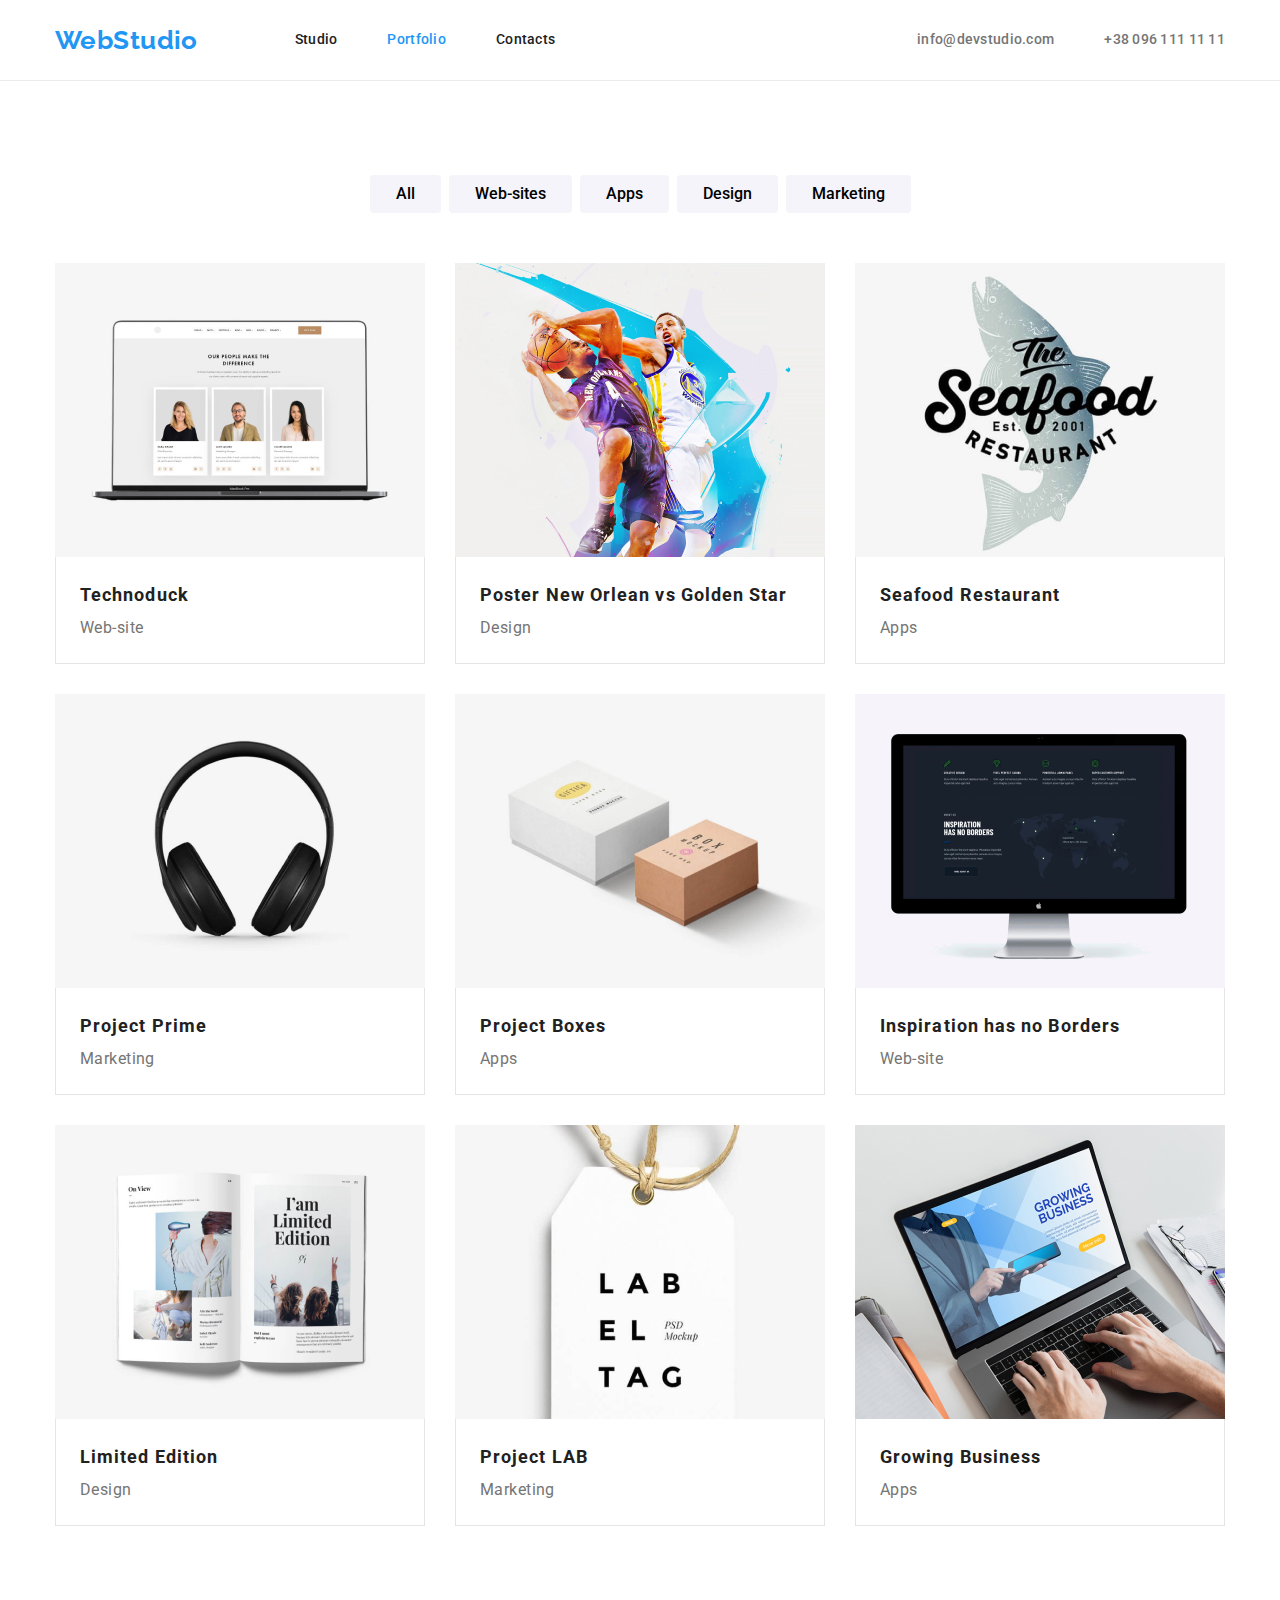
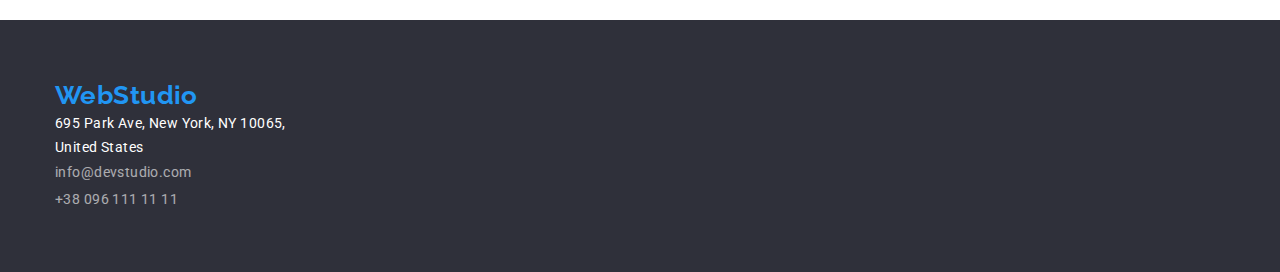
==== portfolio.html @ 82dac579 "update" ====
<!DOCTYPE html>
<html lang="en">
<head>
    <meta charset="UTF-8">
    <meta http-equiv="X-UA-Compatible" content="IE=edge">
    <meta name="viewport" content="width=device-width, initial-scale=1.0">
    <title>Portfolio Web Studio</title>
    <link rel="preconnect" href="https://fonts.googleapis.com">
    <link rel="preconnect" href="https://fonts.gstatic.com" crossorigin>
    <link href="https://fonts.googleapis.com/css2?family=Raleway:wght@700&family=Roboto:wght@400;500;700;900&display=swap" rel="stylesheet"> 
    <link rel="stylesheet" href="node_modules/modern-normalize/modern-normalize.css"> 
    <link rel="stylesheet" href="./css/style.css">
</head>
<body class="conatiner">
    <header class="header">
        <div class="container header-container">
        <nav class="header-navigation">
            <a class="header-logo" href="./index.html">WebStudio</a>
            <ul class="header-list-link">
                <li class="header-item"><a class="header-link" href="./index.html">Studio</a></li>
                <li class="header-item"><a class="header-link current" href="./portfolio.html">Portfolio</a></li>
                <li class="header-item"><a class="header-link" href="#">Contacts</a></li>
            </ul> 
        </nav>
        <ul class="header-list-contact">
            <li class="header-item-contact"><a class="header-item-contact-link" href="mailto:info@devstudio.com">info@devstudio.com</a></li>
            <li class="header-item-contact"><a class="header-item-contact-link" href="tel:380961111111">+38 096 111 11 11</a></li>
        </ul>
        </div>
    </header>
    <main>
        <section class="portfolio">
            <div class="container">
            <ul class="portfolio-filters-list">
                <li class="portfolio-filters-item">
                    <button class="navigation-button" type="button">All</button></li>
                <li class="portfolio-filters-item">
                    <button class="navigation-button" type="button">Web-sites</button></li>
                <li class="portfolio-filters-item">
                    <button class="navigation-button" type="button">Apps</button></li>
                <li class="portfolio-filters-item">
                    <button class="navigation-button" type="button">Design</button></li>
                <li class="portfolio-filters-item">
                    <button class="navigation-button" type="button">Marketing</button></li>
            </ul>
            <ul class="portfolio-list">
                <li class="portfolio-list-item"><img class="portfolio-item-img" src="images/portfolio-images/technoduck.jpg" alt="laptop with 3 pictures" width="370" height="294">
                    <div class="portfolio-description">
                    <h3 class="portfolio-list-header">Technoduck</h3>
                    <p class="portfolio-list-text">Web-site</p>
                    </div>
                </li>
                <li class="portfolio-list-item"><img class="portfolio-item-img" src="images/portfolio-images/poster.jpg" alt="basketball-poster" width="370" height="294">
                    <div class="portfolio-description">
                    <h3 class="portfolio-list-header">Poster New Orlean vs Golden Star</h3>
                    <p class="portfolio-list-text">Design</p>
                    </div>
                </li> 
                <li class="portfolio-list-item"><img class="portfolio-item-img" src="images/portfolio-images/restraurant.jpg" alt="seafood-restaurant-logo" width="370" height="294">
                    <div class="portfolio-description">
                    <h3 class="portfolio-list-header">Seafood Restaurant</h3>
                    <p class="portfolio-list-text">Apps</p>
                    </div>
                </li> 
                <li class="portfolio-list-item"><img class="portfolio-item-img" src="images/portfolio-images/headphones.jpg" alt="headphones" width="370" height="294"> 
                    <div class="portfolio-description">
                    <h3 class="portfolio-list-header">Project Prime</h3>
                    <p class="portfolio-list-text">Marketing</p>
                    </div>
                </li> 
                <li class="portfolio-list-item"><img class="portfolio-item-img" src="images/portfolio-images/boxes.jpg" alt="white-and-brown-box" width="370" height="294">
                    <div class="portfolio-description">
                    <h3 class="portfolio-list-header">Project Boxes</h3>
                    <p class="portfolio-list-text">Apps</p>
                    </div>
                </li> 
                <li class="portfolio-list-item"><img class="portfolio-item-img" src="images/portfolio-images/desktop.jpg" alt="desktop" width="370" height="294"> 
                    <div class="portfolio-description">
                    <h3 class="portfolio-list-header">Inspiration has no Borders</h3>
                    <p class="portfolio-list-text">Web-site</p>
                    </div>
                </li> 
                <li class="portfolio-list-item"><img class="portfolio-item-img" src="images/portfolio-images/magazine.jpg" alt="open-magazine" width="370" height="294"> 
                    <div class="portfolio-description">
                    <h3 class="portfolio-list-header">Limited Edition</h3>
                    <p class="portfolio-list-text">Design</p>
                    </div>
                </li> 
                <li class="portfolio-list-item"><img class="portfolio-item-img" src="images/portfolio-images/tag.jpg" alt="label-tag" width="370" height="294"> 
                    <div class="portfolio-description">
                    <h3 class="portfolio-list-header">Project LAB</h3>
                    <p class="portfolio-list-text">Marketing</p>
                    </div>
                </li> 
                <li class="portfolio-list-item"><img class="portfolio-item-img" src="images/portfolio-images/laptop.jpg" alt="laptop" width="370" height="294"> 
                    <div class="portfolio-description">
                    <h3 class="portfolio-list-header">Growing Business</h3>
                    <p class="portfolio-list-text">Apps</p>
                    </div>
                </li> 
            </ul>
            </div>
        </section>
    </main>
    <footer class="footer">
        <div class="container">
            <a class="footer-logo" href="./index.html">WebStudio</a>
            <address class="footer-address">
               <a class="footer-location" href="https://goo.gl/maps/39EHeSABdAvS7GECA" target="_blank">695 Park Ave, New York, NY 10065,<br> United States</a>
                <ul class="footer-list-contact">
                    <li class="footer-item"><a class="footer-item-link" href="mailto:info@devstudio.com">info@devstudio.com</a></li>
                    <li class="footer-item"><a class="footer-item-link" href="tel:380961111111">+38 096 111 11 11</a></li>
                </ul>
            </address>
            </div>
    </footer>
</body>
</html>
---- css/style.css ----
:root{
    --primary-title-color:#212121;
    --accent-color:#2196F3;
    --primary-text-color:#757575;
    --white-color:#FFFFFF;
    --black-color: #000000;
    --backgroud-color:#2F303A;
    --hero-hover-color:#00008b;
    --background-button-color:#F5F4FA;
    --portfolio-background-color: #E5E5E5;
    --card-gap: 30px;
}

p, h1, h2, h3, h4, h5, h6{
    margin-top: 0;
    margin-bottom: 0;
}

ul{
    list-style: none;
    margin-top: 0;
    margin-bottom: 0;
    padding-left: 0;
}

*,
*::before,
*::after {
  box-sizing: border-box;
}

a{
    text-decoration: none;
}

body{
    font-family: Roboto, sans-serif;
    color: var(--primary-text-color);
    font-style: normal;
    font-weight: 400;
    font-size: 14px;
    line-height: calc(24/14);
    letter-spacing: 0.03em;
    margin: 0;
}

img{
    display: block;
    max-width: 100%;
    height:auto;
}

.container{
    width: 1200px;
    padding-left: 15px;
    padding-right: 15px;
    margin: 0 auto;
}

/*HEADER*/

.header{
    background:var(--white-color);
    border-bottom: 1px solid #ECECEC;
}

.header-container{
    display: flex;
}

.header-navigation{
    display: flex;
    align-items: center;
}

.header-logo{
    color:var(--accent-color);
    font-weight:700;
    font-size: 26px;
    line-height: 1.19;
    font-family: Raleway;    
    margin-right: 97px;
}

.header-list-link{
    display:flex;    
}

.header-item:not(:last-child){
    margin-right: 50px;
}

.header-link{
    color:var(--primary-title-color);
    font-weight: 500;
    font-size: 14px;
    line-height: 1.14;
    letter-spacing: 0.02em;
    padding-top:32px;
    padding-bottom:32px;    
    display:block;
}

.header-link:hover,
.header-link:focus{
    color:var(--accent-color)
}

.current{
    color:var(--accent-color)
}

.header-list-contact{
    display:flex;
    margin-left: auto;    
}

.header-item-contact:not(:last-child){
    margin-right: 50px;
}

.header-item-contact-link{
    color:var(--primary-text-color);
    font-weight: 500;
    font-size: 14px;
    line-height: 1.14;
    letter-spacing: 0.02em;
    padding-top: 32px;
    padding-bottom: 32px;    
    display: block;
}

.header-item-contact-link:hover,
.header-item-contact-link:focus{
    color:var(--accent-color)
}

/*Hero*/


    
.hero-section{
    background-color: var(--backgroud-color);
    padding-top: 200px;
    padding-bottom: 200px;
}

.hero-container{
    display: flex;
    justify-content: center;
    align-items: center;
    flex-direction: column;   
}

.hero-title{
    text-align: center;
    letter-spacing: 0.06em;
    font-weight: 900;
    font-size: 44px;
    line-height: 1.36;
    color: var(--white-color);
    width: 696px;
    margin-bottom: 30px;
}

.hero-button{
    font-family: Roboto;
    font-weight: 700;
    font-size: 16px;
    line-height: 1.87;
    letter-spacing: 0.06em;
    color:var(--white-color);
    cursor: pointer;
    padding: 10px 20px;
    background-color: var(--accent-color);
    box-shadow: 0px 4px 4px rgba(0, 0, 0, 0.15);
    border-radius: 4px;
    border: none;
}

.hero-button:hover,
.hero-button:focus{
    background-color:var(--hero-hover-color);
}

/*FEATURES*/

.features{
    padding-top: 94px;
    padding-bottom: 94px;   
}

.features-title{
    position: absolute;
    width: 1px;
    height: 1px;
    margin: -1px;
    border: 0;
    padding: 0;
    white-space: nowrap;
    clip-path: inset(100%);
    clip: rect(0 0 0 0);
    overflow: hidden;
}

.features-list{
    display: flex;
    flex-wrap: wrap;      
}

.features-item{
    width: 270px;
}

.features-item:not(:last-child){
    margin-right: 30px;
}

.features-item-title{
    font-weight: 700;
    font-size: 14px;
    line-height: 1.14;
    color:var(--primary-title-color);
    margin-bottom: 10px;
}

.features-item-text{
    font-size: 14px;
    line-height: 1.71;
}

/*JOB*/

.job{
    padding-bottom: 94px;
}

.job-title{
    font-weight: 700;
    font-size: 36px;
    line-height: 1.16;
    color: var(--primary-title-color);
    text-align: center;
    margin-bottom: 50px;
}

.job-list{
    display: flex;
}

.job-item:not(:last-child){
    margin-right: 30px;
}

/*TEAM*/

.team{
    background: #F5F4FA;    
    padding-top:94px;
    padding-bottom: 94px;
}

.team-title{
    font-weight: 700;
    font-size: 36px;
    line-height: 1.16;
    color: var(--primary-title-color);
    text-align: center;
    margin-bottom: 50px;
}

.team-list{
    display: flex;
    justify-content: center;
}

.team-item{
    width: 270px;
    box-shadow: 0px 1px 3px rgba(0, 0, 0, 0.12), 0px 1px 1px rgba(0, 0, 0, 0.14), 0px 2px 1px rgba(0, 0, 0, 0.2);
    border-radius: 0px 0px 4px 4px;
}

.team-item:not(:last-child){
    margin-right:30px;
}

.team-description{
    padding-top: 30px;
    padding-bottom: 30px;
    text-align: center;
    background-color: var(--white-color);
}

.team-item-name{
    font-weight: 500;
    font-size: 16px;
    line-height: 1.18;
    color: var(--primary-title-color);
    margin-bottom: 10px;
}

.team-item-description{
    font-size: 16px;
    line-height: 1.18;   
}

/*Customers*/

.customers{
    padding-top:94px;
    padding-bottom: 94px;
}

.customer-title{
    font-weight: 700;
    font-size: 36px;
    line-height: 1.16;
    color: var(--primary-title-color);
    text-align: center;
    margin-bottom: 50px;
}

/*PORTFOLIO*/

.portfolio{
    padding-bottom: 94px;
    padding-top: 94px;
}

.navigation-button{
    font-family: Roboto;
    font-weight: 500;
    font-size: 16px;
    line-height: 1.62;
    text-align: center;
    color:var(--black-color);
    cursor: pointer;
    background: var(--background-button-color);   
    padding: 6px 26px;
    border-style: none;
    border-radius: 4px;
    
    
}
.navigation-button:hover,
.navigation-button:focus{
    background-color: var(--accent-color);
    color:var(--white-color);
    box-shadow: 0px 4px 4px rgba(0, 0, 0, 0.25);
}

.portfolio-filters-list{
    display: flex;
    justify-content: center;
    margin-bottom: 50px;
}

.portfolio-list{
     display: flex;
     flex-wrap: wrap;
     margin-top: calc(-1 * var(--card-gap));
     margin-left: calc(-1 * var(--card-gap));   
}

.portfolio-filters-item:not(:last-child){
    margin-right: 8px;
}

.portfolio-list-item{
    flex-basis: calc(100%/3 - var(--card-gap));
    margin-left: var(--card-gap);
    margin-top: var(--card-gap);   
}

.portfolio-description{
    border-bottom: 1px solid #E5E5E5;  
    border-left:1px solid #E5E5E5; 
    border-right: 1px solid #E5E5E5;
    padding-top: 20px;
    padding-bottom: 20px;
    padding-right: 24px;
    padding-left: 24px;
}

.portfolio-list-header{
    font-weight: 700;
    font-size: 18px;
    line-height: 2;
    letter-spacing: 0.06em;
    color: var(--primary-title-color);    
}

.portfolio-list-text{
    font-size: 16px;
    line-height: 1.87;
}

/*FOOTER*/

.footer{
    background-color:var(--backgroud-color);
    padding-top: 60px;
    padding-bottom: 60px;
}

.footer-logo{
    font-weight: 700;
    font-size: 26px;
    font-family: Raleway;
    color:  var(--accent-color);
    line-height: 1.19;
    margin-bottom: 9px;
}

.footer-location{
    font-size: 14px;
    line-height: 1.71;
    text-decoration: none;
    font-style: normal;
    color: var(--white-color);
    margin-bottom: 2px;
}

.footer-location:hover,
.footer-location:hover{
    color: var(--accent-color);
}

.footer-item:not(:last-child){
    margin-bottom: 2px;
}

.footer-item-link{
    font-size: 14px;
    color: var(--white-color);
    opacity: .6;
    line-height: 1.71;
    text-decoration: none;
    font-style: normal;
}

.footer-item-link:hover,
.footer-item-link:focus{
    color: var(--accent-color);
}
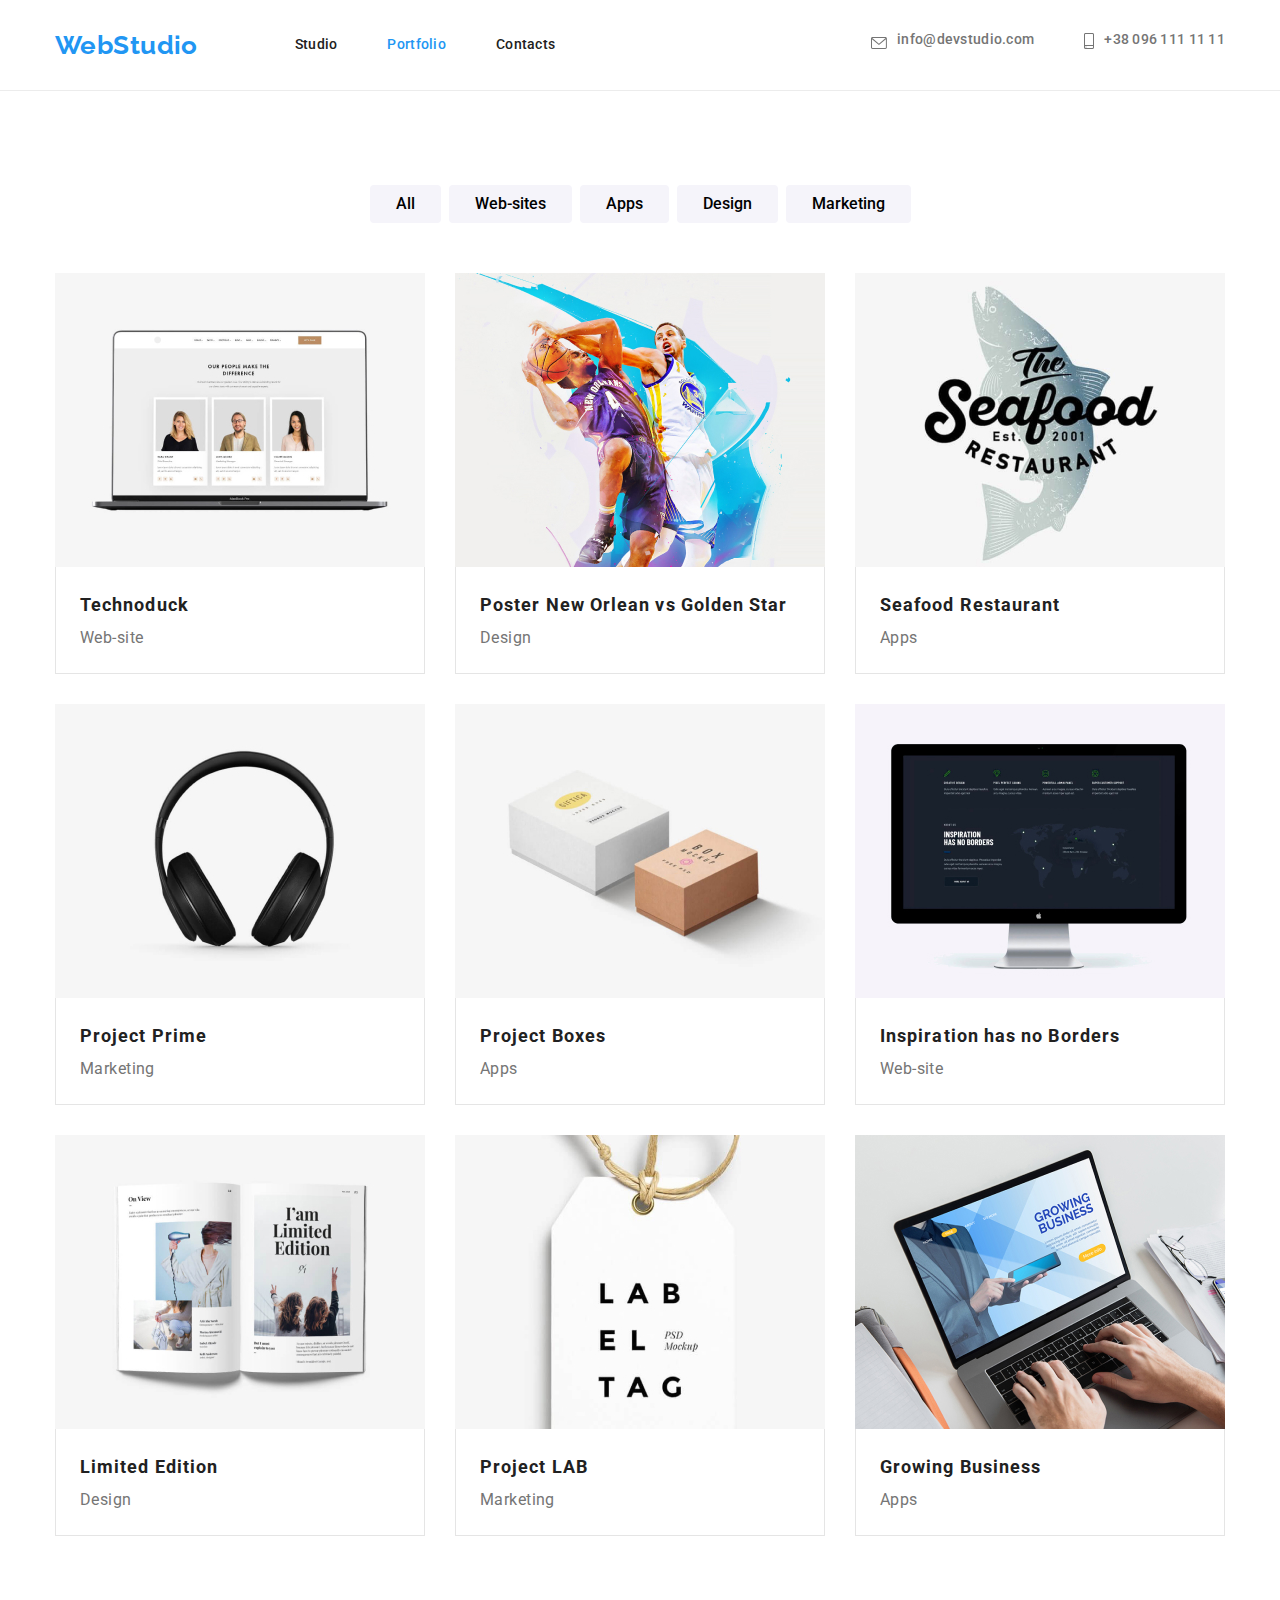
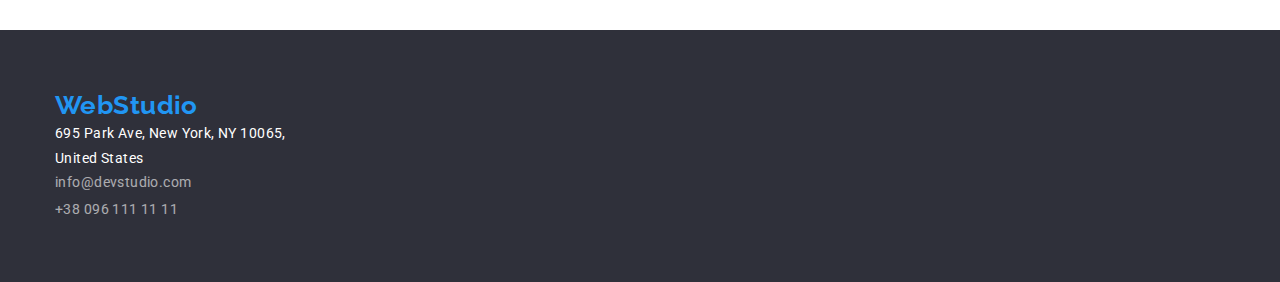
==== commit 19e1db0e: "update" ====
--- a/portfolio.html
+++ b/portfolio.html
@@ -22,9 +22,15 @@
                 <li class="header-item"><a class="header-link" href="#">Contacts</a></li>
             </ul> 
         </nav>
-        <ul class="header-list-contact">
+        <ul class="header-list-contact">  
+            <li class="header-image-contact"> <svg class="header-item-img" width="16px" height="12px">
+                <use href="images\sprite.svg#icon-envelope"></use>
+            </svg></li>
             <li class="header-item-contact"><a class="header-item-contact-link" href="mailto:info@devstudio.com">info@devstudio.com</a></li>
-            <li class="header-item-contact"><a class="header-item-contact-link" href="tel:380961111111">+38 096 111 11 11</a></li>
+            <li class="header-image-contact"> <svg class="header-item-img" width="10px" height="16px">
+                <use href="images\sprite.svg#icon-smartphone"></use>
+            </svg></li>
+            <li class="header-item-contact"><a class="header-item-contact-link"  href="tel:380961111111">+38 096 111 11 11</a></li>
         </ul>
         </div>
     </header>
--- a/css/style.css
+++ b/css/style.css
@@ -119,6 +119,12 @@
     margin-right: 50px;
 }
 
+.header-image-contact{
+    margin-right: 10px;
+    padding-top: 32px;
+    padding-bottom: 34px;
+}
+
 .header-item-contact-link{
     color:var(--primary-text-color);
     font-weight: 500;
@@ -143,6 +149,13 @@
     background-color: var(--backgroud-color);
     padding-top: 200px;
     padding-bottom: 200px;
+    background-image: linear-gradient(
+        rgba(47, 48, 58, 0.4),
+        rgba(47, 48, 58, 0.4)
+        ), url(../images/home-page-images/hero-background.jpg);
+        background-repeat: no-repeat;
+        background-position: center;
+        background-size: cover;
 }
 
 .hero-container{
@@ -212,8 +225,18 @@
     width: 270px;
 }
 
+
 .features-item:not(:last-child){
     margin-right: 30px;
+}
+.features-image{
+    width: 270px;
+    height: 120px;
+    background: #F5F4FA;
+    border-radius: 4px;
+    margin-bottom: 30px;
+    padding-bottom: 25px;
+    padding-top: 25px;
 }
 
 .features-item-title{
@@ -301,7 +324,16 @@
 
 .team-item-description{
     font-size: 16px;
-    line-height: 1.18;   
+    line-height: 1.18;  
+    margin-bottom: 16px; 
+}
+
+.team-social-media:hover,
+.team-social-media:focus{
+    fill: #2196F3;
+}
+.team-social-media{
+    margin-right: 10px;
 }
 
 /*Customers*/
@@ -319,6 +351,31 @@
     text-align: center;
     margin-bottom: 50px;
 }
+
+.customer-title-list{
+    display: flex;
+    
+}
+
+
+
+.customer-title-list-box:not(:last-child){
+    margin-right: 30px;
+}
+.customer-title-list-item{
+    width:170px;
+    height: 92px;
+    border: 1px solid #AFB1B8;
+    border-radius: 4px;
+    padding-top: 25px;
+    padding-bottom: 25px;
+}
+
+.customer-title-list-box:hover,
+.customer-title-list-box:focus{
+    fill:#2196F3;
+}
+
 
 /*PORTFOLIO*/
 
@@ -366,6 +423,11 @@
     margin-right: 8px;
 }
 
+.portfolio-list-item:hover,
+.porfolio-list-item:focus{
+    box-shadow: 0px 1px 1px rgba(0, 0, 0, 0.12), 0px 4px 4px rgba(0, 0, 0, 0.06), 1px 4px 6px rgba(0, 0, 0, 0.16);
+}
+
 .portfolio-list-item{
     flex-basis: calc(100%/3 - var(--card-gap));
     margin-left: var(--card-gap);
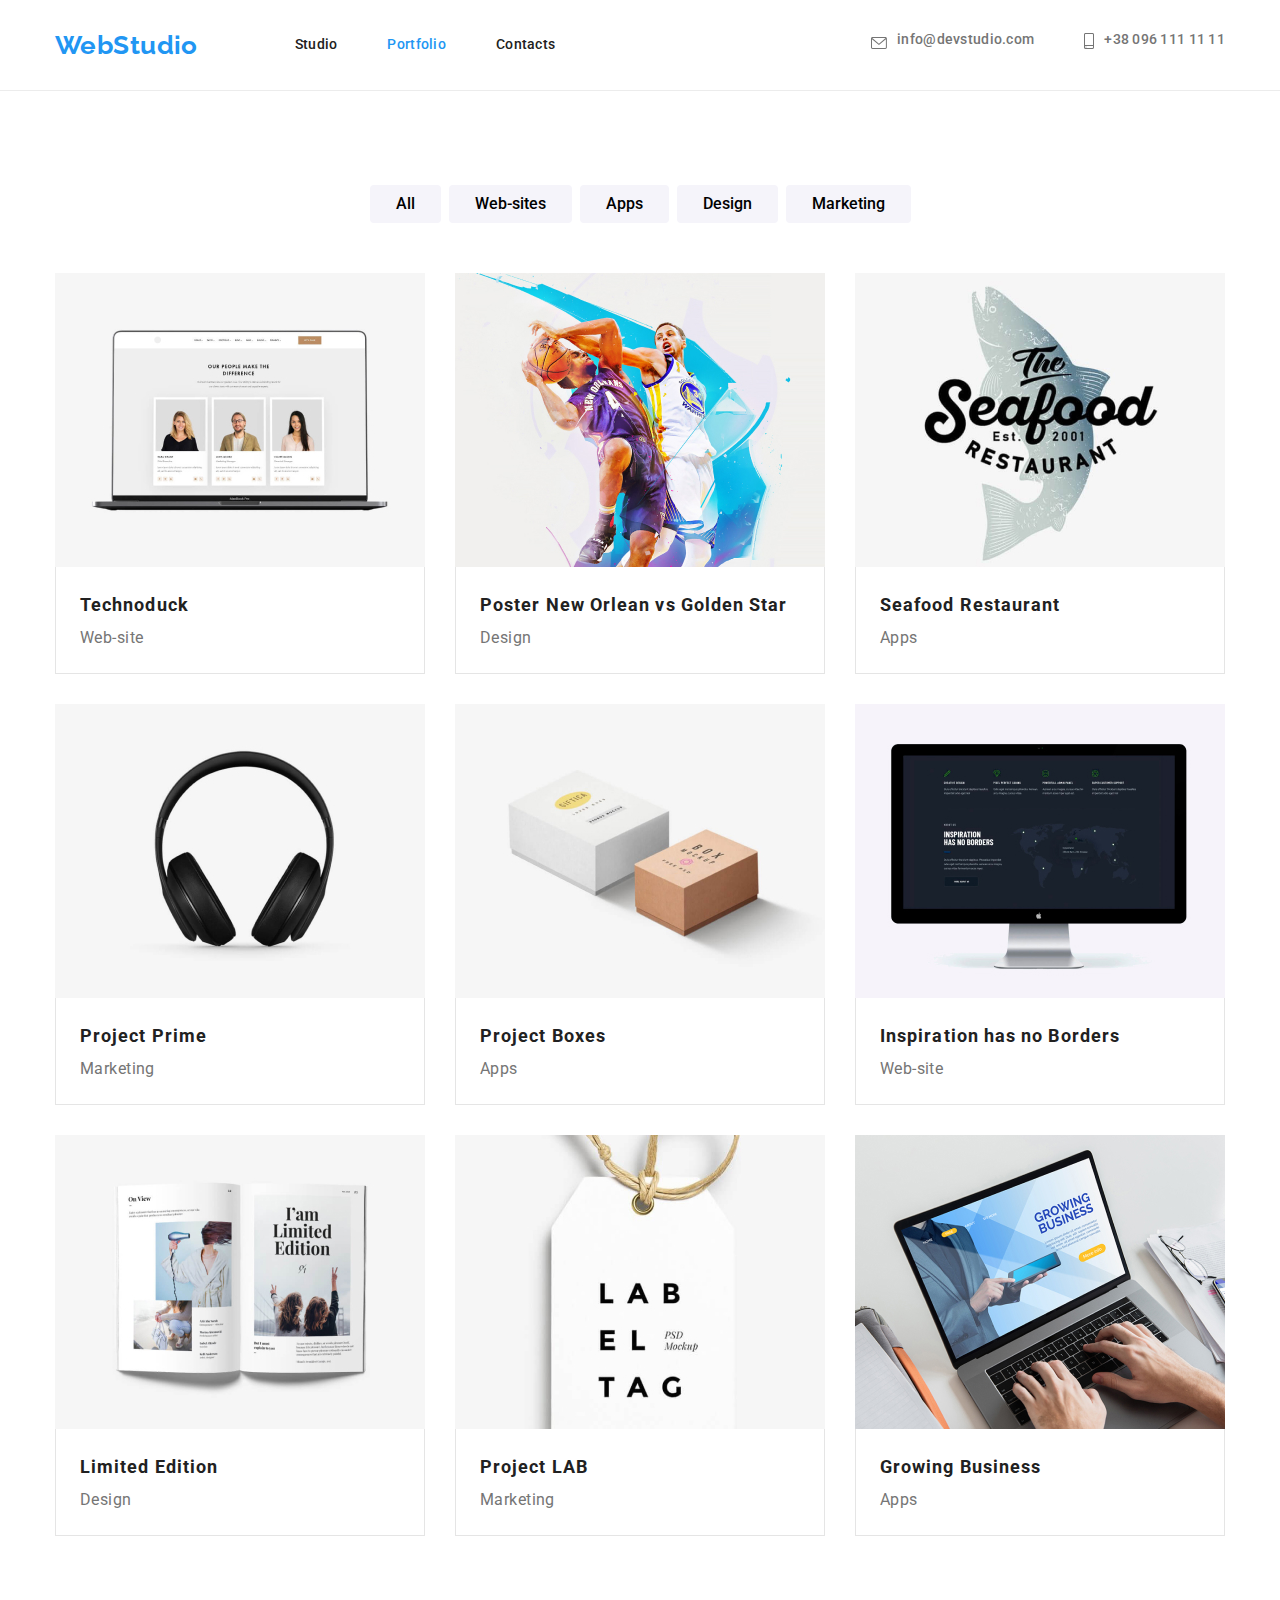
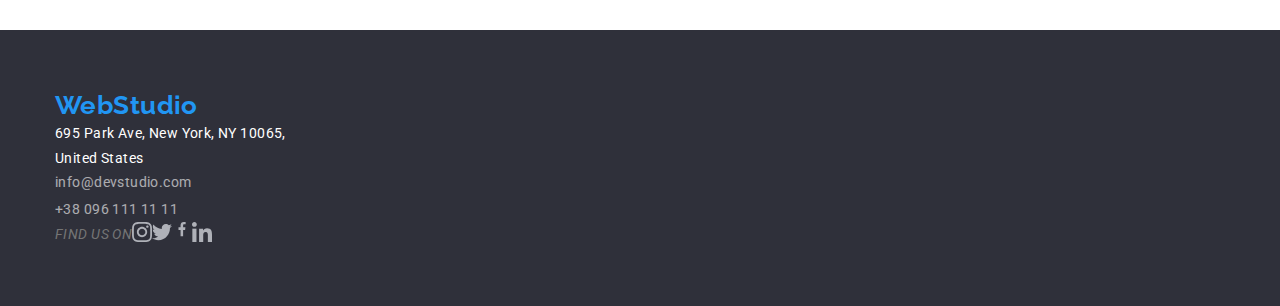
==== commit 7ec511d7: "update" ====
--- a/portfolio.html
+++ b/portfolio.html
@@ -117,6 +117,21 @@
                     <li class="footer-item"><a class="footer-item-link" href="mailto:info@devstudio.com">info@devstudio.com</a></li>
                     <li class="footer-item"><a class="footer-item-link" href="tel:380961111111">+38 096 111 11 11</a></li>
                 </ul>
+                <ul class="footer-social-media">
+                    <p class="footer-social-media-title">FIND US ON</p>
+                <svg class="footer-social-media-img" width="20px" height="20px">
+                    <use href="images/sprite.svg#icon-instagram"></use>"
+                </svg>
+                <svg class="footer-social-media-img" width="20px" height="20px">
+                    <use href="images/sprite.svg#icon-twitter"></use>"
+                </svg>
+                <svg class="footer-social-media-img" width="20px" height="20px">
+                    <use href="images/sprite.svg#icon-facebook"></use>"
+                </svg>
+                <svg class="footer-social-media-img" width="20px" height="20px">
+                    <use href="images/sprite.svg#icon-linkedin"></use>"
+                </svg>
+                </ul>
             </address>
             </div>
     </footer>
--- a/css/style.css
+++ b/css/style.css
@@ -504,4 +504,11 @@
 .footer-item-link:hover,
 .footer-item-link:focus{
     color: var(--accent-color);
-}+}
+
+.footer-social-media{
+    display: flex;
+    flex-direction: row;
+    flex-wrap: wrap;
+
+}
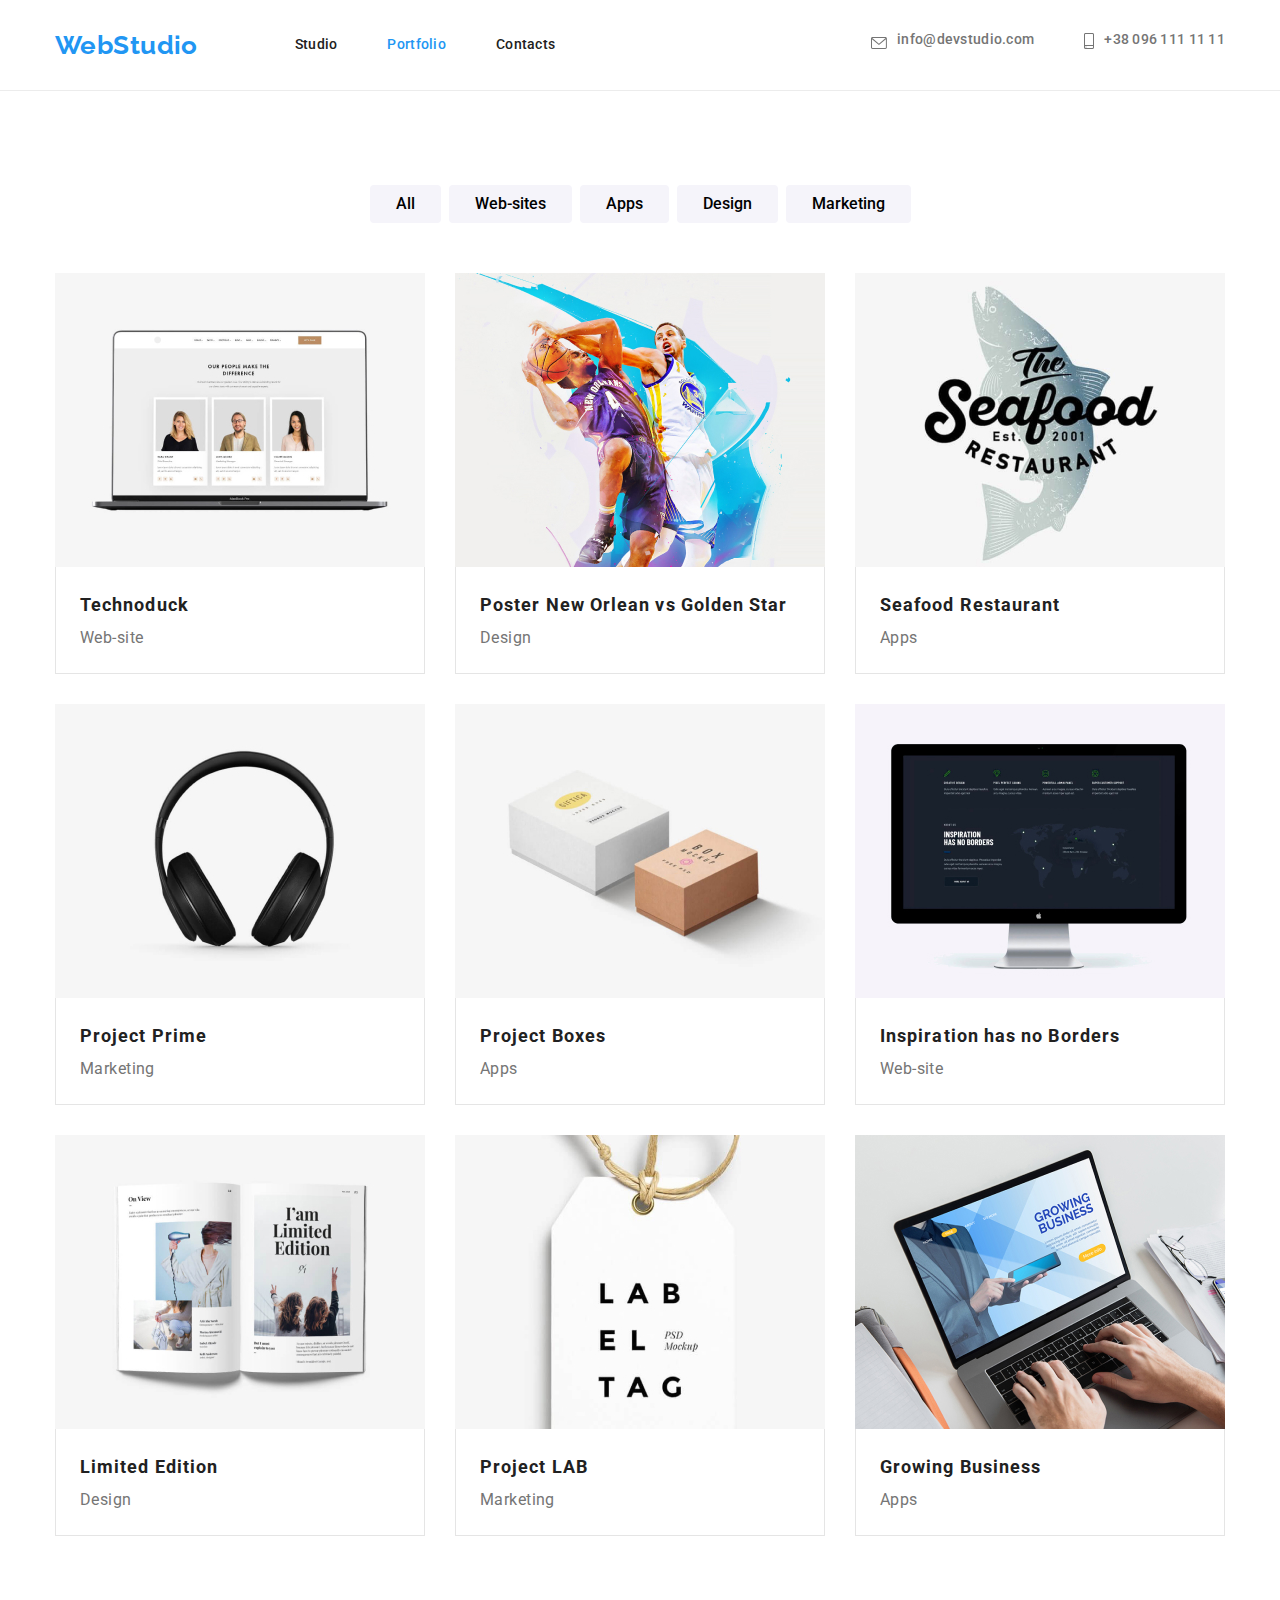
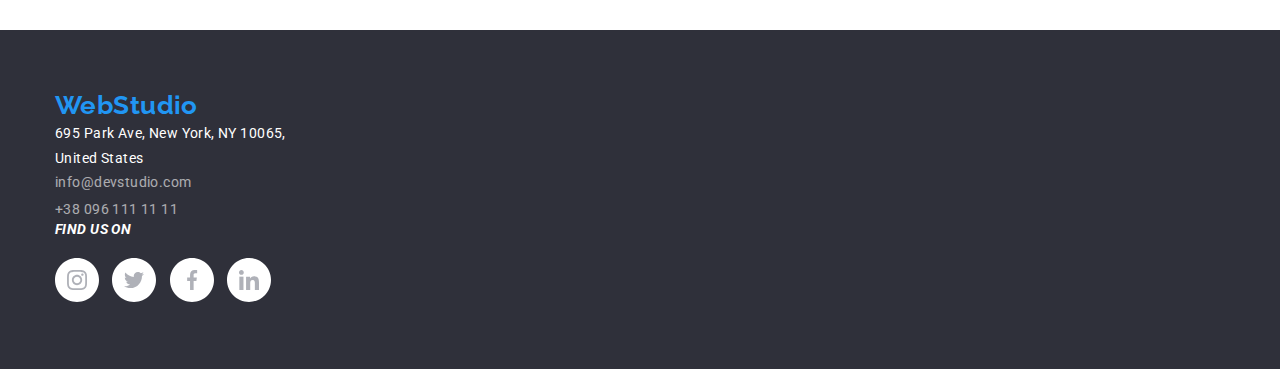
==== commit 34ab1f71: "update" ====
--- a/portfolio.html
+++ b/portfolio.html
@@ -118,19 +118,21 @@
                     <li class="footer-item"><a class="footer-item-link" href="tel:380961111111">+38 096 111 11 11</a></li>
                 </ul>
                 <ul class="footer-social-media">
-                    <p class="footer-social-media-title">FIND US ON</p>
-                <svg class="footer-social-media-img" width="20px" height="20px">
-                    <use href="images/sprite.svg#icon-instagram"></use>"
-                </svg>
-                <svg class="footer-social-media-img" width="20px" height="20px">
-                    <use href="images/sprite.svg#icon-twitter"></use>"
-                </svg>
-                <svg class="footer-social-media-img" width="20px" height="20px">
-                    <use href="images/sprite.svg#icon-facebook"></use>"
-                </svg>
-                <svg class="footer-social-media-img" width="20px" height="20px">
-                    <use href="images/sprite.svg#icon-linkedin"></use>"
-                </svg>
+                    <li>
+                        <p class="footer-social-media-title">FIND US ON</p>
+                    <svg class="footer-social-media-img" width="44px" height="44px">
+                        <use href="images/sprite.svg#icon-instagram"></use>"
+                    </svg>
+                    <svg class="footer-social-media-img" width="44px" height="44px">
+                        <use href="images/sprite.svg#icon-twitter"></use>"
+                    </svg>
+                    <svg class="footer-social-media-img" width="44px" height="44px">
+                        <use href="images/sprite.svg#icon-facebook"></use>"
+                    </svg>
+                    <svg class="footer-social-media-img" width="44px" height="44px">
+                        <use href="images/sprite.svg#icon-linkedin"></use>"
+                    </svg>
+                    </li>
                 </ul>
             </address>
             </div>
--- a/css/style.css
+++ b/css/style.css
@@ -505,10 +505,21 @@
 .footer-item-link:focus{
     color: var(--accent-color);
 }
+.footer-social-media-title{
+    font-size: 14px;
+    line-height: 1.14;
+    font-weight: 700;
+    font-family: Roboto;
+    color: #FFFFFF;
+    margin-bottom: 20px;
+    
+}
 
 .footer-social-media{
     display: flex;
     flex-direction: row;
-    flex-wrap: wrap;
-
-}
+}
+
+.footer-social-media-img{
+    margin-right: 10px;
+  }
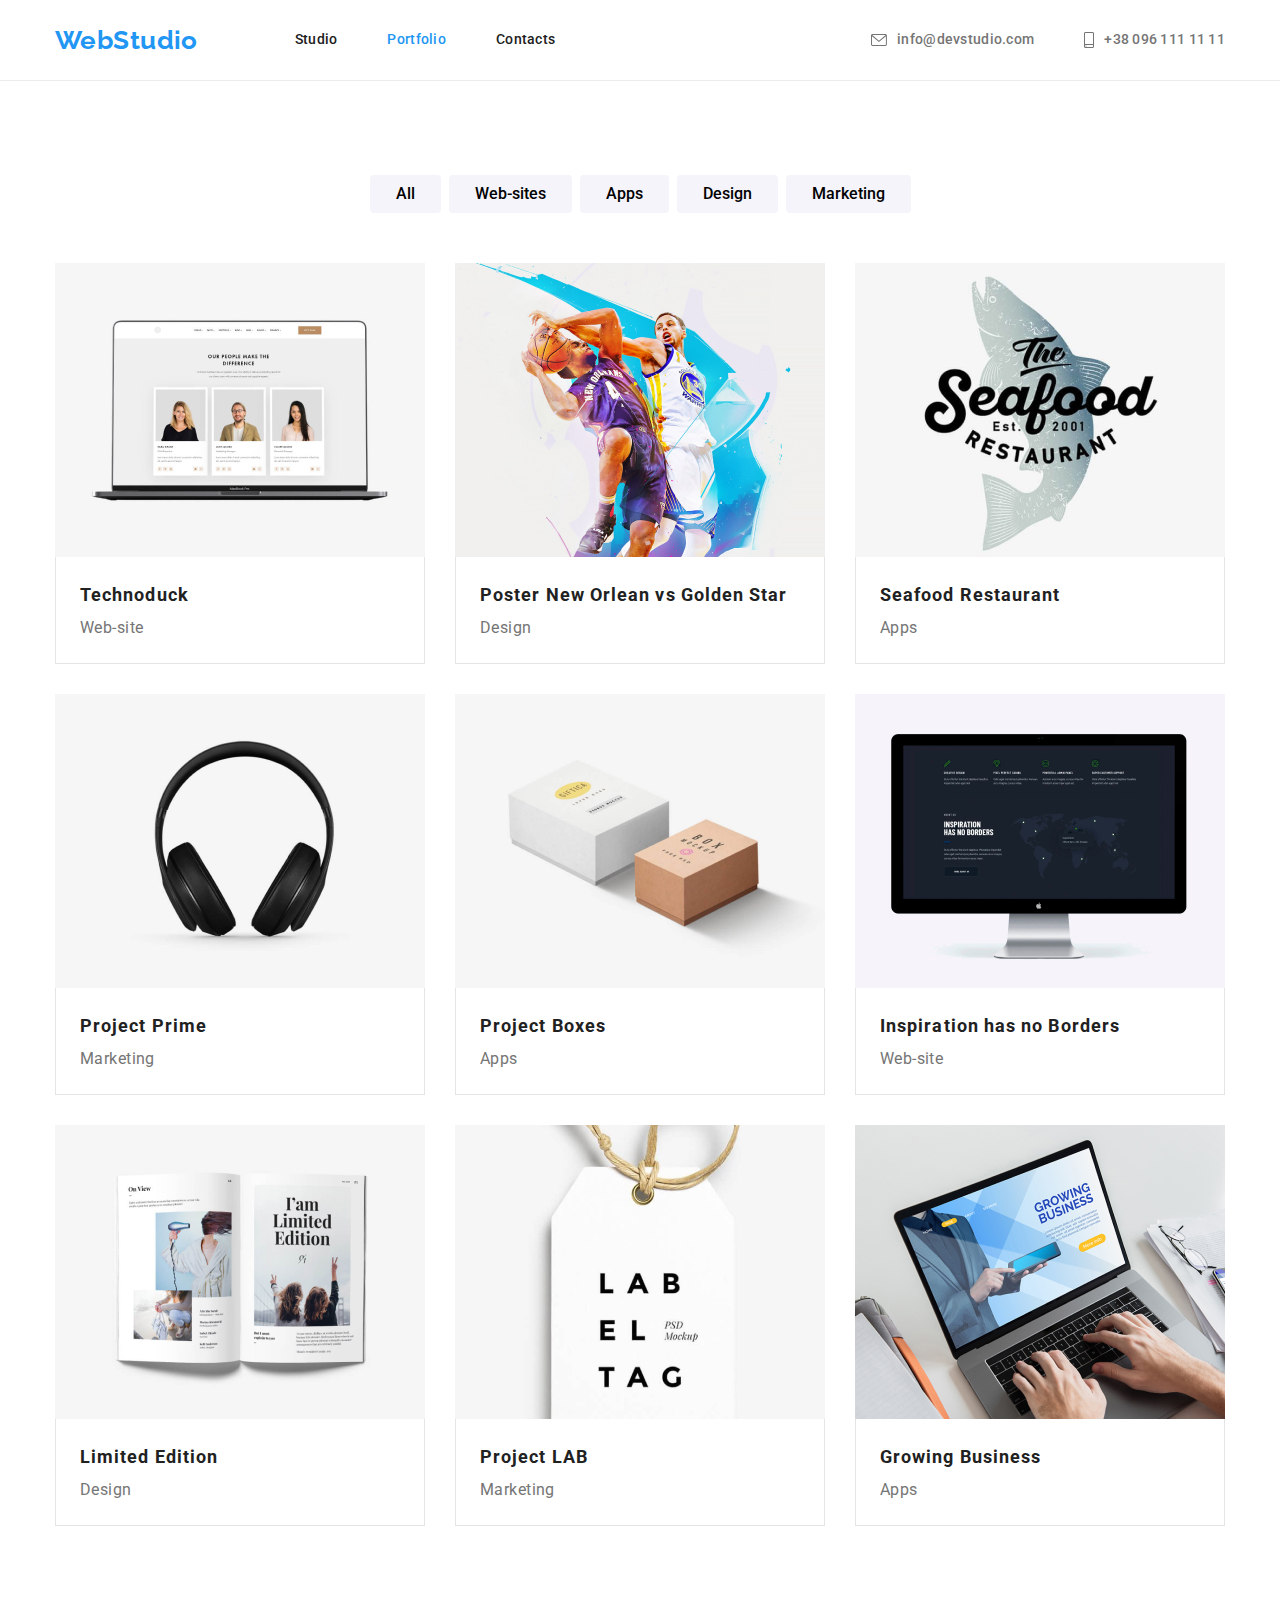
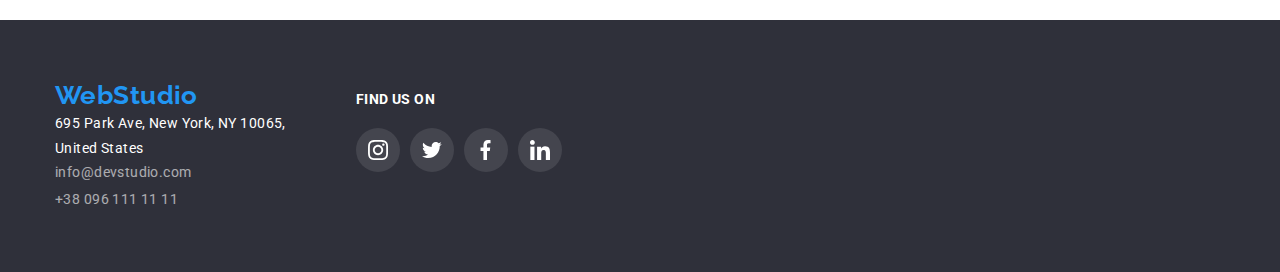
==== commit afcdc1b5: "update" ====
--- a/portfolio.html
+++ b/portfolio.html
@@ -23,14 +23,22 @@
             </ul> 
         </nav>
         <ul class="header-list-contact">  
-            <li class="header-image-contact"> <svg class="header-item-img" width="16px" height="12px">
-                <use href="images\sprite.svg#icon-envelope"></use>
-            </svg></li>
-            <li class="header-item-contact"><a class="header-item-contact-link" href="mailto:info@devstudio.com">info@devstudio.com</a></li>
-            <li class="header-image-contact"> <svg class="header-item-img" width="10px" height="16px">
-                <use href="images\sprite.svg#icon-smartphone"></use>
-            </svg></li>
-            <li class="header-item-contact"><a class="header-item-contact-link"  href="tel:380961111111">+38 096 111 11 11</a></li>
+            <li class="header-item-contact">
+                <a class="header-item-contact-link" href="mailto:info@devstudio.com">
+                    <svg class="header-item-contact-icon" width="16px" height="12px">
+                        <use href="images\sprite.svg#icon-envelope"></use>
+                    </svg>
+                    info@devstudio.com
+                </a>
+            </li>           
+            <li class="header-item-contact">
+                <a class="header-item-contact-link"  href="tel:380961111111">
+                    <svg class="header-item-contact-icon" width="10px" height="16px">
+                        <use href="images\sprite.svg#icon-smartphone"></use>
+                    </svg>
+                    +38 096 111 11 11
+                </a>
+            </li>
         </ul>
         </div>
     </header>
@@ -109,33 +117,51 @@
         </section>
     </main>
     <footer class="footer">
-        <div class="container">
-            <a class="footer-logo" href="./index.html">WebStudio</a>
-            <address class="footer-address">
-               <a class="footer-location" href="https://goo.gl/maps/39EHeSABdAvS7GECA" target="_blank">695 Park Ave, New York, NY 10065,<br> United States</a>
-                <ul class="footer-list-contact">
-                    <li class="footer-item"><a class="footer-item-link" href="mailto:info@devstudio.com">info@devstudio.com</a></li>
-                    <li class="footer-item"><a class="footer-item-link" href="tel:380961111111">+38 096 111 11 11</a></li>
+        <div class="container footer-container">
+            <div class="footer-left">
+        <a class="footer-logo" href="./index.html">WebStudio</a>
+        <address class="footer-address">
+           <a class="footer-location" href="https://goo.gl/maps/39EHeSABdAvS7GECA" target="_blank">695 Park Ave, New York, NY 10065,<br> United States</a>
+            <ul class="footer-list-contact">
+                <li class="footer-item"><a class="footer-item-link" href="mailto:info@devstudio.com">info@devstudio.com</a></li>
+                <li class="footer-item"><a class="footer-item-link" href="tel:380961111111">+38 096 111 11 11</a></li>
+            </ul>
+        </address>
+        </div>
+        <div class="footer-middle">
+            <h3 class="footer-middle-title"> FIND US ON</h3>
+            <ul class="footer-social-media">                
+                        <li class="footer-socials-item">
+                            <a class="footer-socials-link" href="#">
+                                <svg class="footer-socials-link-icon" width="20px" height="20px">
+                                    <use href="images/sprite.svg#icon-instagram-footer"></use>
+                                </svg>
+                            </a>
+                        </li>
+                        <li class="footer-socials-item">
+                            <a class="footer-socials-link" href="#">
+                                <svg class="footer-socials-link-icon" width="20px" height="20px">
+                                    <use href="images/sprite.svg#icon-twitter-footer"></use>
+                                </svg>
+                            </a>
+                        </li>
+                        <li class="footer-socials-item">
+                            <a class="footer-socials-link" href="#">
+                                <svg class="footer-socials-link-icon" width="20px" height="20px">
+                                    <use href="images/sprite.svg#icon-facebook-footer"></use>
+                                </svg>
+                            </a>
+                        </li>
+                        <li class="footer-socials-item">
+                            <a class="footer-socials-link" href="#">
+                                <svg class="footer-socials-link-icon" width="20px" height="20px">
+                                    <use href="images/sprite.svg#icon-linkedin-footer"></use>
+                                </svg>
+                            </a>
+                        </li>
                 </ul>
-                <ul class="footer-social-media">
-                    <li>
-                        <p class="footer-social-media-title">FIND US ON</p>
-                    <svg class="footer-social-media-img" width="44px" height="44px">
-                        <use href="images/sprite.svg#icon-instagram"></use>"
-                    </svg>
-                    <svg class="footer-social-media-img" width="44px" height="44px">
-                        <use href="images/sprite.svg#icon-twitter"></use>"
-                    </svg>
-                    <svg class="footer-social-media-img" width="44px" height="44px">
-                        <use href="images/sprite.svg#icon-facebook"></use>"
-                    </svg>
-                    <svg class="footer-social-media-img" width="44px" height="44px">
-                        <use href="images/sprite.svg#icon-linkedin"></use>"
-                    </svg>
-                    </li>
-                </ul>
-            </address>
             </div>
+        </div>
     </footer>
 </body>
-</html>+</html>
--- a/css/style.css
+++ b/css/style.css
@@ -119,11 +119,7 @@
     margin-right: 50px;
 }
 
-.header-image-contact{
-    margin-right: 10px;
-    padding-top: 32px;
-    padding-bottom: 34px;
-}
+
 
 .header-item-contact-link{
     color:var(--primary-text-color);
@@ -133,14 +129,18 @@
     letter-spacing: 0.02em;
     padding-top: 32px;
     padding-bottom: 32px;    
-    display: block;
+    display: flex;
+    align-items: center;
 }
 
 .header-item-contact-link:hover,
 .header-item-contact-link:focus{
     color:var(--accent-color)
 }
-
+.header-item-contact-icon{
+    margin-right: 10px;
+    fill: currentColor;
+}
 /*Hero*/
 
 
@@ -328,13 +328,34 @@
     margin-bottom: 16px; 
 }
 
-.team-social-media:hover,
-.team-social-media:focus{
-    fill: #2196F3;
-}
-.team-social-media{
-    margin-right: 10px;
-}
+.team-item-socials-list{
+    display: flex;
+    justify-content: center;
+}
+.team-item-socials-item:not(:last-child){
+    margin-right:10px
+}
+
+.team-item-socials-link{
+    width: 44px;
+    height: 44px;
+    border-radius: 50%;
+    display: flex;
+    align-items: center;
+    justify-content: center;
+    color: #AFB1B8;
+}
+
+.team-item-socials-link:hover,
+.team-item-socials-link:focus{
+    color:#FFFFFF;
+    background-color: var(--accent-color);
+}
+
+.team-item-socials-link-icon{
+    fill: currentColor;
+}
+
 
 /*Customers*/
 
@@ -352,28 +373,33 @@
     margin-bottom: 50px;
 }
 
-.customer-title-list{
-    display: flex;
-    
-}
-
-
-
-.customer-title-list-box:not(:last-child){
+.customer-list{
+    display: flex;
+    justify-content: center;
+}
+
+.customer-item:not(:last-child){
     margin-right: 30px;
 }
-.customer-title-list-item{
-    width:170px;
-    height: 92px;
+
+.customer-link{
     border: 1px solid #AFB1B8;
-    border-radius: 4px;
-    padding-top: 25px;
-    padding-bottom: 25px;
-}
-
-.customer-title-list-box:hover,
-.customer-title-list-box:focus{
-    fill:#2196F3;
+    width: 170px;
+    height:92px;
+    display: flex;
+    align-items: center;
+    justify-content: center;
+    color: #AFB1B8;
+}
+
+.customer-link:hover,
+.customer-link:focus{
+    border: 1px solid var(--accent-color);
+    color:var(--accent-color);
+}
+
+.customer-link-icon{
+    fill: currentColor;
 }
 
 
@@ -505,21 +531,45 @@
 .footer-item-link:focus{
     color: var(--accent-color);
 }
-.footer-social-media-title{
+
+.footer-middle-title{
     font-size: 14px;
     line-height: 1.14;
     font-weight: 700;
     font-family: Roboto;
     color: #FFFFFF;
-    margin-bottom: 20px;
-    
+    margin-bottom: 20px;   
+}
+
+.footer-container{
+    display: flex;
+    align-items: baseline;
+}
+
+.footer-left{
+    margin-right: 70px;
 }
 
 .footer-social-media{
     display: flex;
-    flex-direction: row;
-}
-
-.footer-social-media-img{
+}
+
+.footer-socials-link{
+    width: 44px;
+    height: 44px;
     margin-right: 10px;
-  }
+    border-radius: 50%;
+    display: flex;
+    align-items: center;
+    justify-content: center;
+    background-color: rgba(255, 255, 255, 0.1);
+}
+
+.footer-socials-link:hover,
+.footer-socials-link:focus{
+    background-color: var(--accent-color);
+}
+
+.footer-socials-link-icon{
+    cursor: pointer;
+}
